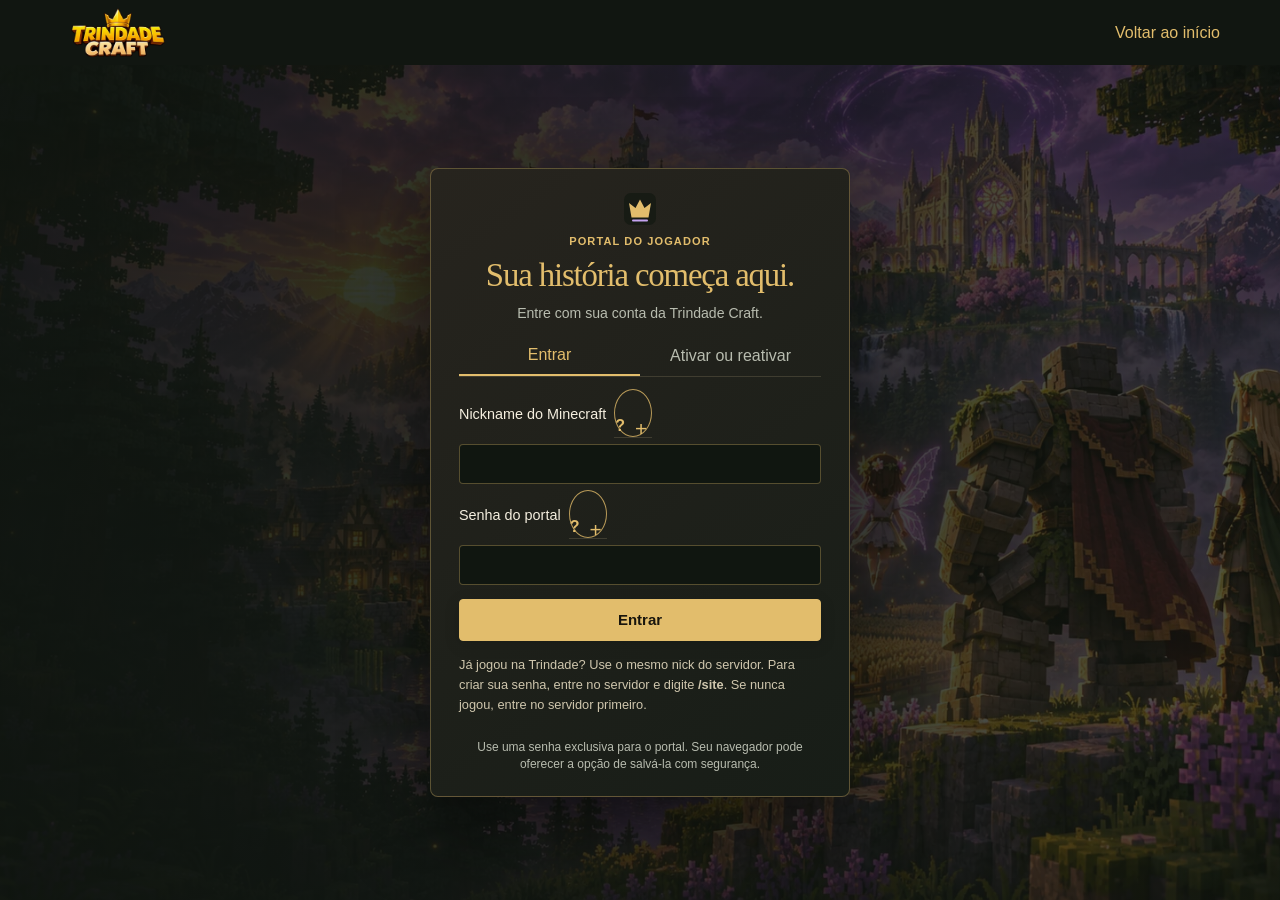
==== conta.html @ 9896c868 "Redesign player portal and clarify account onboarding" ====
<!doctype html><html lang="pt-BR"><head><meta charset="utf-8"><meta name="viewport" content="width=device-width,initial-scale=1"><meta name="referrer" content="no-referrer"><meta http-equiv="Content-Security-Policy" content="default-src 'none'; script-src 'self'; style-src 'self'; img-src 'self'; connect-src https://api.trindadecraft.com.br:25585; base-uri 'none'; form-action 'none'; object-src 'none'"><title>Conta | Trindade Craft</title><link rel="icon" href="assets/coroa.svg"><link rel="stylesheet" href="site.css"><link rel="stylesheet" href="conta.css?v=perfil-2"><script src="conta.js?v=perfil-20261127-1" defer></script></head><body><header class="account-header wrap"><a href="index.html"><img src="assets/logo-trindade.webp" width="152" alt="Trindade Craft"></a><a href="index.html">Voltar ao início</a></header><main class="account-main"><section class="account-card" aria-labelledby="account-title"><img class="account-crown" src="assets/coroa.svg" alt=""><p class="eyebrow">Portal do jogador</p><h1 id="account-title">Sua história começa aqui.</h1><p>Entre com sua conta da Trindade Craft.</p><div id="account-forms" hidden><div class="account-tabs"><button type="button" id="show-login" aria-pressed="true">Entrar</button><button type="button" id="show-activate" aria-pressed="false">Ativar ou reativar</button></div><form id="login"><div class="field-label"><label for="nick">Nickname do Minecraft</label><details class="field-help"><summary aria-label="Ajuda sobre nickname">?</summary><p>Use o nick cadastrado dentro do servidor. Se você nunca entrou na Trindade Craft, o site ainda não conhece sua conta.</p></details></div><input id="nick" autocomplete="username" maxlength="64" required><div class="field-label"><label for="password">Senha do portal</label><details class="field-help"><summary aria-label="Ajuda sobre senha">?</summary><p>Use a senha que você criou dentro do servidor com o comando /site.</p></details></div><input id="password" type="password" autocomplete="current-password" maxlength="128" required><button class="button" type="submit">Entrar</button><p class="login-guide">Já jogou na Trindade? Use o mesmo nick do servidor. Para criar sua senha, entre no servidor e digite <strong>/site</strong>. Se nunca jogou, entre no servidor primeiro.</p></form><form id="activate" hidden><p>Entre no servidor da Trindade Craft e digite /site no chat. Crie sua senha, se ainda não tiver uma, e escolha a opção de gerar PIN. Volte aqui e informe seu nick, sua senha e o código de quatro números. O PIN vale por 5 minutos.</p><label for="activation-nick">Nickname do Minecraft</label><input id="activation-nick" autocomplete="username" maxlength="64" required><label for="activation-pin">PIN de quatro dígitos</label><input id="activation-pin" inputmode="numeric" autocomplete="one-time-code" pattern="[0-9]{4}" minlength="4" maxlength="4" required><label for="activation-password">Senha do portal</label><input id="activation-password" type="password" autocomplete="current-password" minlength="12" maxlength="128" required><button class="button" type="submit">Confirmar PIN</button></form></div><noscript><p>Ative o JavaScript para acessar o portal.</p></noscript><section id="signed-in" hidden><h2>Seu diário de aventuras</h2><p id="identity"></p><p class="portal-verified">Conta autenticada pelo servidor</p><nav id="portal-nav" aria-label="Áreas do portal"></nav><section id="portal-view" aria-live="polite"></section><button id="logout" class="button button-ghost" type="button">Encerrar sessão</button></section><p id="account-status" role="status" aria-live="polite"></p><p class="account-note">Use uma senha exclusiva para o portal. Seu navegador pode oferecer a opção de salvá-la com segurança.</p><div id="portal-loading" hidden role="status" aria-label="Carregando"><span class="portal-spinner"></span></div></section></main></body></html>
---- site.css ----
:root{--bg:#111611;--bg-deep:#0c100d;--surface:#1a211a;--surface-2:#20261e;--ink:#f5efdf;--muted:#b8bcaf;--gold:#e2bd6c;--gold-light:#f5d992;--purple:#c4a3f0;--line:rgba(218,199,153,.17);--wood:#261f19;--display:Georgia,'Times New Roman',serif;--body:'Segoe UI',Arial,sans-serif;--radius:8px;--wrap:1160px}
*{box-sizing:border-box}html{scroll-behavior:smooth;scroll-padding-top:100px}body{margin:0;background:var(--bg);color:var(--ink);font:400 1rem/1.7 var(--body);overflow-wrap:break-word}button,a,input{touch-action:manipulation}button,a{ -webkit-tap-highlight-color:transparent}a{color:inherit;text-decoration:none}button{font:inherit;color:inherit;cursor:pointer}button:disabled{cursor:default}img{max-width:100%;display:block}svg{width:24px;height:24px;fill:none;stroke:currentColor;stroke-width:1.6;stroke-linecap:round;stroke-linejoin:round;flex-shrink:0}button svg,a svg{width:19px;height:19px}[hidden]{display:none!important}::selection{background:#6d427d;color:#fff}a:focus-visible,button:focus-visible,summary:focus-visible,[tabindex]:focus-visible{outline:3px solid var(--purple);outline-offset:6px}.svg-library{position:absolute;width:0;height:0;overflow:hidden}.wrap{width:min(var(--wrap),calc(100% - 80px));margin-inline:auto}.section{padding-block:112px}h1,h2,h3,p{margin-top:0}h1,h2,h3{font-family:var(--display);font-weight:400;line-height:1.12;letter-spacing:-.035em}h2{font-size:clamp(2.4rem,4.1vw,3.7rem);margin-bottom:24px}h3{font-size:1.75rem}h2 em,h1 em{font-weight:400;font-style:italic;color:var(--gold)}p{color:var(--muted);margin-bottom:24px}p:last-child{margin-bottom:0}.eyebrow{font-family:var(--body);font-size:.875rem;line-height:1.5;font-weight:600;letter-spacing:.16em;text-transform:uppercase;color:var(--gold);margin-bottom:20px}.skip-link{position:fixed;z-index:100;top:8px;left:12px;background:var(--ink);color:var(--bg);padding:12px;transform:translateY(-200%)}.skip-link:focus{transform:none}.button{display:inline-flex;align-items:center;justify-content:center;gap:10px;min-height:50px;padding:13px 24px;background:var(--gold);border:1px solid var(--gold);border-radius:4px;color:#18150d;font-size:.9375rem;font-weight:700;line-height:1.35;box-shadow:0 4px 16px #0002;transition:background .2s,transform .2s,border-color .2s}.button:hover{background:var(--gold-light);border-color:var(--gold-light);transform:translateY(-2px)}.button-ghost{background:#17201866;color:var(--ink);border-color:#e2bd6c66;box-shadow:none}.button-ghost:hover{background:#e2bd6c12;border-color:var(--gold)}.button-small{min-height:43px;padding:10px 18px;font-size:.875rem}.button-row{display:flex;flex-wrap:wrap;gap:14px}.text-link{display:inline-block;padding:5px 0;background:none;border:0;border-bottom:1px solid #e2bd6c5e;color:var(--gold);font-size:.9375rem;font-weight:600;line-height:1.7;transition:color .2s,border-color .2s}.text-link:hover{color:var(--gold-light);border-color:var(--gold)}
/* A narrow timber-toned header keeps the artwork in focus. */
.site-header{height:86px;position:sticky;top:0;z-index:30;background:linear-gradient(#1a1813f5,#171710f5);border-bottom:1px solid #d7b76b30;backdrop-filter:blur(12px)}.header-inner{height:100%;display:flex;align-items:center;justify-content:space-between;gap:32px}.brand{display:block;width:152px;flex-shrink:0}.brand img{width:100%;height:auto}.site-header nav{display:flex;align-items:center;gap:28px}.site-header nav>a:not(.button){font-size:.875rem;font-weight:500;color:#d6d8c9;transition:color .2s}.site-header nav>a:hover{color:var(--gold-light)}.menu-toggle{display:none;background:none;border:1px solid var(--line);padding:11px;border-radius:4px;min-width:46px;min-height:46px}
.hero{position:relative;min-height:700px;height:calc(100svh - 86px);max-height:960px;display:flex;align-items:center;isolation:isolate;overflow:hidden;background:#182018}.hero-image{position:absolute;z-index:-3;inset:0;width:100%;height:100%;object-fit:cover;object-position:56% 52%}.hero-shade{position:absolute;inset:0;z-index:-2;background:linear-gradient(90deg,#0c140df2 0%,#111a12c9 26%,#15201564 51%,#17211509 80%),linear-gradient(0deg,#111611ec 0%,#11161100 27%,#11161115 73%,#11161145 100%)}.hero-content{padding-block:80px 105px}.hero .eyebrow{color:var(--gold-light);font-size:.8125rem;letter-spacing:.14em}.ornament{font-size:1.25rem;margin-right:9px;vertical-align:middle}.hero h1{font-size:clamp(4.5rem,7.8vw,7.4rem);line-height:.99;margin-bottom:30px;letter-spacing:-.055em;text-shadow:0 3px 40px #0005}.hero-copy{font-size:1.1rem;line-height:1.8;max-width:440px;color:#dedfd1;margin-bottom:34px}.hero-platforms{display:flex;align-items:center;gap:10px;font-size:.875rem;margin-top:30px;color:#c8cbbd}.hero-platforms svg{width:17px;height:17px;color:var(--gold)}.hero-platforms span{color:#929c89}.platform-divider{height:14px;width:1px;background:#ffffff32;margin-inline:5px}.hero-caption{position:absolute;right:30px;bottom:23px;font-size:.8125rem;color:#dedecd;text-shadow:0 2px 5px #000;background:#0c130f66;padding:3px 9px}.motes{position:absolute;inset:0;z-index:-1;pointer-events:none}.motes i{position:absolute;bottom:20%;left:12%;width:3px;height:3px;border-radius:50%;background:#f7d483;box-shadow:0 0 14px 5px #e3bc651c;animation:drift 10s infinite ease-in-out;opacity:0}.motes i:nth-child(2){left:40%;bottom:13%;animation-delay:2s}.motes i:nth-child(3){left:72%;bottom:24%;animation-delay:5s;background:var(--purple)}.motes i:nth-child(4){left:83%;bottom:15%;animation-delay:7s}.motes i:nth-child(5){left:26%;bottom:42%;animation-delay:4s}@keyframes drift{0%,100%{transform:translate(0,0);opacity:0}25%{opacity:.8}70%{opacity:.3}95%{transform:translate(30px,-150px);opacity:0}}
.kingdom-ribbon{border-block:1px solid var(--line);background:repeating-linear-gradient(1deg,#ffffff01 0px,#ffffff01 1px,transparent 1px,transparent 10px),#1b1c15}.kingdom-ribbon>.wrap{display:flex;justify-content:space-around;gap:30px;padding-block:25px}.kingdom-ribbon span{display:flex;align-items:center;gap:13px;color:#d4d2be;font-size:.9375rem}.kingdom-ribbon svg{color:var(--gold);width:21px;height:21px}
.section-heading{margin-bottom:48px}.split-heading{display:grid;grid-template-columns:1.2fr 1fr;align-items:end;gap:80px}.split-heading h2{margin-bottom:0}.split-heading>p{max-width:435px;margin:0 0 4px;font-size:1rem}.centered{text-align:center;max-width:670px;margin-inline:auto}.centered>p:last-child{max-width:560px;margin-inline:auto}.stories-grid{display:grid;grid-template-columns:repeat(3,minmax(0,1fr));gap:28px}.story-card{border:1px solid var(--line);background:linear-gradient(135deg,#20261c,#171e17);border-radius:var(--radius);overflow:hidden;transition:transform .25s,border-color .25s}.story-card:hover{transform:translateY(-5px);border-color:#e2bd6c69}.story-art{aspect-ratio:1.48;background-image:linear-gradient(0deg,#15201635,transparent 40%),url('assets/historias-trindade.webp');background-size:100% 100%,300% auto;background-repeat:no-repeat;background-color:#222d21;border-bottom:1px solid var(--line)}.art-family{background-position:center,0% 12%}.art-faith{background-position:center,50% 12%}.art-magic{background-position:center,100% 12%}.art-council{background-position:center,0% 88%}.art-clans{background-position:center,50% 88%}.art-world{background-position:center,100% 88%}.story-body{padding:27px 27px 29px}.story-category{display:flex;gap:9px;align-items:center;font-size:.875rem;color:var(--gold);margin-bottom:18px}.story-category svg{width:17px;height:17px}.story-card h3{font-size:1.85rem;margin-bottom:16px;line-height:1.15;letter-spacing:-.025em}.story-card p{font-size:1rem;line-height:1.8;min-height:108px;margin-bottom:18px}.detail-chip{display:block;color:#c7c3ac;font-size:.875rem;border-top:1px solid var(--line);padding-top:14px}.story-body .text-link{margin-top:2px}
.peoples-section{position:relative;background:radial-gradient(ellipse at 80% 50%,#3a214138,transparent 58%),#171b16;border-block:1px solid var(--line)}.peoples-layout{display:grid;grid-template-columns:1fr 1fr;gap:100px;align-items:center}.peoples-intro>p:not(.eyebrow){max-width:420px}.people-tabs{display:flex;gap:8px;flex-wrap:wrap;margin-top:34px}.people-tabs button{border:1px solid var(--line);border-radius:4px;background:#111611;padding:12px 24px;font-size:.9375rem;color:var(--muted);transition:background .2s,border-color .2s}.people-tabs button[aria-selected=true]{background:#352742;border-color:#be97dc88;color:#eee3fa}.people-tabs button:hover{border-color:var(--purple)}.people-panel{position:relative;border:1px solid #c4a3f03b;background:linear-gradient(140deg,#2b2633,#1a201d);border-radius:8px;padding:48px;overflow:hidden;min-height:470px}.people-panel:before{content:'';position:absolute;inset:10px;border:1px solid #c4a3f011;border-radius:4px;pointer-events:none}.people-panel .eyebrow{color:var(--purple);font-size:.8125rem;max-width:85%}.people-panel h3{font-size:2.4rem;max-width:360px;margin-bottom:22px}.people-panel p{position:relative}.people-glyph{position:absolute;right:25px;top:20px;font:6rem/1 var(--display);color:#c4a3f026;pointer-events:none}.ability-list{padding:0;list-style:none;display:grid;gap:9px;margin:0 0 28px;font-size:1rem;color:#e0d9e7}.ability-list li{display:flex;gap:10px;align-items:baseline}.ability-list li:before{content:'✦';font-size:.75rem;color:var(--purple)}.activity-grid{display:grid;grid-template-columns:repeat(4,minmax(0,1fr));gap:35px;text-align:center}.activity-grid article{padding:20px 10px}.activity-grid svg{width:36px;height:36px;color:var(--gold);margin-bottom:24px}.activity-grid h3{font-size:1.5rem;letter-spacing:-.02em;margin-bottom:14px}.activity-grid p{font-size:1rem;line-height:1.8}.founder-band{position:relative;border-block:1px solid var(--line);background:repeating-linear-gradient(3deg,#ffdb7b02 0px,#ffdb7b02 2px,transparent 2px,transparent 15px),linear-gradient(110deg,#251e18,#1d2118);padding-block:70px}.founder-layout{display:grid;grid-template-columns:165px 1fr;gap:65px;align-items:center;max-width:1000px}.founder-monogram{height:165px;position:relative;border:1px solid #d3b66f62;border-radius:50%;display:flex;align-items:center;justify-content:center;background:linear-gradient(145deg,#392a22,#171b14);box-shadow:inset 0 0 0 10px #11161160,0 0 55px #e2bd6c08;font:5.8rem/1 var(--display);color:var(--gold);font-style:italic}.founder-monogram span{position:absolute;bottom:-7px;right:8px;font-size:2.2rem;color:var(--purple)}.founder-band h2{font-size:2.6rem;line-height:1.2;margin-bottom:20px}.founder-band .eyebrow{font-size:.8125rem}.founder-band p{max-width:700px}.horizon-grid{display:grid;grid-template-columns:repeat(3,minmax(0,1fr));gap:28px}.horizon-grid article{padding:30px;border-top:1px solid #bc9bda55;background:linear-gradient(180deg,#231e2b50,transparent)}.development-label{display:block;color:#baa6d5;font-size:.8125rem;letter-spacing:.06em;margin-bottom:18px}.horizon-grid h3{font-size:1.7rem;margin-bottom:16px}.horizon-grid p{font-size:1rem}.updates-section{background:#171d17;border-block:1px solid var(--line)}.update-filters{display:flex;gap:10px;flex-wrap:wrap;margin-bottom:30px}.filter{padding:10px 22px;min-height:44px;border:1px solid var(--line);border-radius:4px;color:var(--muted);background:none;font-size:.9375rem}.filter:hover{border-color:#d8bd75aa}.filter.active{background:#e2bd6c17;border-color:#e2bd6c83;color:var(--gold-light)}.updates-empty{display:flex;align-items:center;gap:28px;background:#10161177;border:1px dashed #d1ba823b;border-radius:6px;padding:38px 40px}.updates-empty>svg{width:42px;height:42px;color:#ad9a6f}.updates-empty h3{font-size:1.65rem;margin-bottom:12px}.updates-empty p{font-size:1rem;max-width:700px}.update-entry{border-top:1px solid var(--line);padding:30px 0;display:grid;grid-template-columns:150px 1fr;gap:40px}.update-entry time{font-size:.875rem;color:var(--muted)}.update-entry h3{font-size:1.8rem;margin-block:7px 16px}.update-entry .detail-chip{border:0;padding:0;color:var(--gold)}.update-entry ul{color:var(--muted);padding-left:20px}
.community-layout{display:grid;grid-template-columns:1.25fr 1fr;gap:32px;align-items:start}.rules-panel{border:1px solid var(--line);border-radius:8px;padding:38px;background:#1a2119}.panel-kicker{display:flex;gap:12px;align-items:center;font-size:.875rem;color:var(--gold);margin-bottom:32px}.rules-list{margin:0;padding:0;list-style:none;display:grid;gap:26px}.rules-list li{display:grid;grid-template-columns:7px 1fr;column-gap:16px}.rules-list li:before{content:'';width:5px;height:5px;transform:rotate(45deg);background:var(--gold);margin-top:12px}.rules-list strong{color:#ede6d2;font-size:1rem;font-weight:600}.rules-list span{grid-column:2;color:var(--muted);font-size:1rem;margin-top:4px}.small-note{font-size:.875rem;line-height:1.7;color:#a6ac9c}.rules-panel>.small-note{border-top:1px solid var(--line);padding-top:24px;margin-top:30px}.moderation-panel{padding:40px;border:1px solid #c3a2ed36;border-radius:8px;background:radial-gradient(ellipse at top right,#77548319,transparent 65%),#1b211b}.moderation-emblem{display:flex;align-items:center;justify-content:center;width:78px;height:85px;margin-bottom:25px;border:1px solid #e2bd6c55;background:#d3b66f07;clip-path:polygon(0 0,100% 0,100% 75%,50% 100%,0 75%)}.moderation-emblem svg{width:37px;height:37px;color:var(--gold)}.moderation-panel h3{font-size:2rem;margin-bottom:23px}.moderation-panel .eyebrow{font-size:.8125rem}.moderation-panel p{font-size:1rem}.moderation-principles{display:grid;gap:12px;padding-block:4px 27px;margin-bottom:24px;border-bottom:1px solid var(--line)}.moderation-principles span{display:flex;gap:10px;font-size:1rem;color:#d1c9dc}.moderation-principles span:before{content:'✦';font-size:.75rem;color:var(--purple);padding-top:3px}.help-section{padding-top:0}.help-grid{display:grid;grid-template-columns:repeat(3,minmax(0,1fr));gap:32px}.help-grid article{border-top:1px solid var(--line);padding:30px 0}.help-grid>article>svg{color:var(--gold);width:28px;height:28px;margin-bottom:22px}.help-grid h3{font-size:1.6rem;margin-bottom:15px}.help-grid p{font-size:1rem;min-height:80px;margin-bottom:18px}.faq-section{display:grid;grid-template-columns:1fr 1.25fr;gap:90px;padding-top:0}.faq-intro{padding-top:16px}.faq-intro h2{font-size:3rem}.faq-list{border-top:1px solid var(--line)}details{border-bottom:1px solid var(--line)}summary{list-style:none;cursor:pointer;position:relative;padding:23px 36px 23px 0;color:#dedfd0;font-size:1rem;line-height:1.6;font-weight:500}summary::-webkit-details-marker{display:none}summary:after{content:'+';position:absolute;right:4px;top:22px;color:var(--gold);font-size:1.3rem;font-weight:300}details[open] summary:after{content:'−'}details[open] summary{color:var(--gold-light)}details>div{padding-bottom:24px}details p{font-size:1rem;line-height:1.85;margin-bottom:14px}details strong{font-weight:500;color:#e0dbca;overflow-wrap:anywhere}
.join-section{position:relative;overflow:hidden;border-top:1px solid #e2bd6c2b;background:radial-gradient(ellipse at 50% 30%,#40311d48,transparent 60%),repeating-linear-gradient(2deg,#d0ad5a03 0px,#d0ad5a03 1px,transparent 1px,transparent 16px),#191b13}.join-section>.wrap{position:relative;max-width:970px}.join-tabs{display:flex;width:fit-content;max-width:100%;margin:0 auto 30px;padding:5px;border:1px solid var(--line);border-radius:6px;background:#101611}.join-tabs button{display:flex;align-items:center;justify-content:center;gap:10px;min-height:48px;padding:12px 28px;background:none;border:1px solid transparent;border-radius:4px;color:var(--muted);font-size:.9375rem}.join-tabs button[aria-selected=true]{background:#e2bd6c19;border-color:#e2bd6c50;color:var(--gold-light)}.join-tabs svg{width:19px;height:19px}.join-panel{display:grid;grid-template-columns:1.35fr 1fr;border:1px solid var(--line);background:#111710aa;border-radius:8px;overflow:hidden}.join-address{padding:38px;border-right:1px solid var(--line);display:flex;flex-direction:column;align-items:flex-start}.join-address .eyebrow{font-size:.8125rem;margin-bottom:16px}.join-address code{font-family:var(--body);font-size:1.35rem;color:#f8edcf;letter-spacing:-.03em;line-height:1.55;overflow-wrap:anywhere;margin-bottom:24px}.join-address .button{font-size:.875rem}.join-steps{margin:0;padding:38px 36px 38px 54px;display:grid;gap:20px;align-content:center;color:var(--muted);font-size:1rem;list-style-type:decimal}.join-steps li{padding-left:5px}.join-steps li::marker{color:var(--gold)}.join-steps strong{color:#e6dfca;font-weight:500}.port-chip{display:block;color:#bac0ae;font-size:.9375rem;margin-top:-12px;margin-bottom:24px}.port-chip strong{color:var(--gold);font-weight:500;margin-left:8px}.bedrock-links{display:flex;flex-wrap:wrap;gap:13px;margin-top:24px}.bedrock-links a{font-size:.875rem;color:var(--gold);text-decoration:underline;text-underline-offset:4px}.bedrock-links a:hover{color:var(--gold-light)}.join-address .small-note{margin-top:18px;font-size:.875rem}.site-footer{background:var(--bg-deep);border-top:1px solid var(--line);padding-block:50px 28px}.footer-main{display:flex;align-items:center;gap:45px;padding-bottom:36px}.footer-brand{width:146px}.footer-main>p{font-size:.875rem;line-height:1.7;margin:0;color:#b1b3a4}.footer-main nav{margin-left:auto;display:flex;flex-wrap:wrap;gap:23px;font-size:.875rem;color:#c3c5b5}.footer-main nav a:hover{color:var(--gold)}.footer-bottom{border-top:1px solid #d7c59315;padding-top:24px}.footer-bottom p{font-size:.8125rem;line-height:1.8;color:#969f8f;margin-bottom:8px}.toast{position:fixed;bottom:26px;left:50%;transform:translateX(-50%);max-width:calc(100% - 32px);width:max-content;z-index:80;background:#eee5d1;color:#1a2018;border:1px solid #e2bd6c;padding:13px 23px;box-shadow:0 8px 35px #0005;border-radius:5px;font-size:.9375rem;text-align:center}.no-script{padding:18px;text-align:center;background:#332836;color:#f0e4f5;font-size:.9375rem}
@media(min-width:1600px){.hero-image{object-position:center 48%}.hero-shade{background:linear-gradient(90deg,#0c140df2 0%,#111a12d6 24%,#15201535 62%,#17211500 83%),linear-gradient(0deg,#111611ef,transparent 28%)}}
@media(max-width:1100px){.site-header nav{gap:18px}.wrap{width:calc(100% - 56px)}.hero h1{font-size:6.2rem}.hero-copy{max-width:395px}.hero-shade{background:linear-gradient(90deg,#0c140df7,#111a12b9 38%,#15201525 83%),linear-gradient(0deg,#111611ed,transparent 33%)}.stories-grid{gap:20px}.story-body{padding:23px}.story-card h3{font-size:1.65rem}.story-card p{min-height:135px}.split-heading{gap:50px}.peoples-layout{gap:55px}.people-panel{padding:36px}.community-layout{gap:24px}.rules-panel,.moderation-panel{padding:30px}.faq-section{gap:50px}.join-address{padding:30px}.join-address code{font-size:1.22rem}.footer-main{gap:25px}.footer-main nav{gap:16px}}
@media(max-width:900px){html{scroll-padding-top:88px}.site-header{height:76px}.brand{width:136px}.menu-toggle{display:flex;align-items:center;justify-content:center}.site-header nav{display:none;position:absolute;left:0;right:0;top:75px;padding:22px 28px 28px;background:#171e16fa;border-bottom:1px solid var(--line);box-shadow:0 15px 30px #0005;align-items:stretch;gap:0}.site-header nav.open{display:flex;flex-direction:column}.site-header nav>a:not(.button){padding:15px 0;font-size:1rem}.site-header nav .button{margin-top:15px;align-self:flex-start}.hero{min-height:700px;max-height:880px;height:calc(95svh - 76px)}.hero-image{object-position:63% center}.hero h1{font-size:5.9rem}.hero-copy{font-size:1.05rem}.hero .eyebrow{max-width:380px}.hero-caption{right:18px;bottom:18px;font-size:.75rem}.section{padding-block:85px}.split-heading{gap:30px}.stories-grid{grid-template-columns:repeat(2,minmax(0,1fr));gap:24px}.story-card p{min-height:100px}.story-art{aspect-ratio:1.5}.story-card h3{font-size:1.8rem}.peoples-layout{gap:35px}.people-panel{padding:32px;min-height:480px}.people-panel h3{font-size:2.05rem}.activity-grid{gap:16px}.activity-grid h3{font-size:1.35rem}.founder-layout{grid-template-columns:130px 1fr;gap:35px}.founder-monogram{height:130px;font-size:4.8rem}.founder-band h2{font-size:2.2rem}.horizon-grid{gap:15px}.horizon-grid article{padding:24px}.horizon-grid h3{font-size:1.5rem}.community-layout{grid-template-columns:1fr 1fr;gap:20px}.moderation-panel h3{font-size:1.8rem}.rules-panel,.moderation-panel{padding:26px}.faq-section{grid-template-columns:1fr 1.25fr;gap:35px}.faq-intro h2{font-size:2.5rem}.help-section,.faq-section{padding-top:0}.help-grid{gap:22px}.help-grid p{min-height:106px}.join-panel{grid-template-columns:1.25fr 1fr}.join-address,.join-steps{padding:28px}.join-steps{padding-left:43px}.join-address code{font-size:1.15rem}.join-address .button-row{gap:10px}.join-address .button{padding:11px 17px}.footer-main{flex-wrap:wrap}.footer-main nav{flex-basis:100%;margin-left:0;gap:27px}}
@media(max-width:650px){.wrap{width:calc(100% - 36px)}.section{padding-block:68px}.site-header{height:72px}.site-header nav{top:71px}.hero{height:auto;min-height:780px;align-items:flex-end}.hero-image{object-position:66% top;height:76%}.hero-shade{background:linear-gradient(0deg,#111611 0%,#111611ee 19%,#111611ad 40%,#1116112e 71%,#1116110d 100%),linear-gradient(90deg,#11161175,transparent 90%)}.hero-content{padding-block:300px 60px}.hero .eyebrow{font-size:.75rem;letter-spacing:.12em;margin-bottom:18px;max-width:100%}.hero h1{font-size:clamp(3.8rem,13vw,5.4rem);line-height:1.02;margin-bottom:23px}.hero-copy{font-size:1rem;line-height:1.85;max-width:410px;margin-bottom:27px}.hero .button-row{gap:12px}.hero .button{padding:13px 19px;min-height:49px;font-size:.875rem}.hero-platforms{font-size:.8125rem;gap:9px;margin-top:25px;flex-wrap:wrap}.hero-caption{position:absolute;right:12px;top:14px;bottom:auto;font-size:.75rem;max-width:230px;text-align:right;background:#10161077}.kingdom-ribbon>.wrap{gap:14px;padding-block:20px;justify-content:space-between}.kingdom-ribbon span{font-size:.75rem;line-height:1.5;gap:6px;flex:1;justify-content:center;text-align:center}.kingdom-ribbon svg{width:17px;height:17px}.kingdom-ribbon span:nth-child(3){display:none}.section-heading{margin-bottom:33px}.split-heading{display:block}.split-heading>p{margin-top:23px;max-width:100%}h2{font-size:2.6rem;line-height:1.13}.eyebrow{font-size:.8125rem;letter-spacing:.12em;margin-bottom:15px}.stories-grid{gap:20px;grid-template-columns:1fr}.story-art{aspect-ratio:1.65}.story-body{padding:25px}.story-card h3{font-size:2rem}.story-card p{min-height:0;font-size:1rem}.story-category{font-size:.875rem}.detail-chip,.text-link{font-size:.9375rem}.peoples-layout{grid-template-columns:1fr;gap:30px}.peoples-intro>p:not(.eyebrow){max-width:100%}.people-tabs{margin-top:25px}.people-tabs button{flex:1;padding:12px 18px}.people-panel{min-height:0;padding:32px 28px}.people-panel h3{font-size:2.2rem}.activity-grid{grid-template-columns:repeat(2,minmax(0,1fr));gap:20px}.activity-grid article{padding:12px 4px}.activity-grid h3{font-size:1.45rem}.activity-grid p{font-size:1rem}.activity-grid svg{margin-bottom:18px;width:31px;height:31px}.founder-layout{grid-template-columns:1fr;gap:27px}.founder-monogram{width:96px;height:96px;font-size:3.8rem;margin-left:5px}.founder-monogram span{font-size:1.8rem;right:0}.founder-band{padding-block:50px}.founder-band h2{font-size:2.1rem}.horizon-grid{grid-template-columns:1fr;gap:14px}.horizon-grid article{padding:25px}.horizon-grid h3{font-size:1.65rem}.horizon-grid p{font-size:1rem}.update-filters{gap:8px;margin-bottom:22px}.filter{padding:9px 15px;font-size:.875rem}.updates-empty{padding:28px;gap:20px;display:block}.updates-empty>svg{margin-bottom:20px}.updates-empty h3{font-size:1.65rem}.update-entry{grid-template-columns:1fr;gap:10px}.update-entry h3{font-size:1.75rem}.community-layout{grid-template-columns:1fr}.rules-panel,.moderation-panel{padding:28px}.moderation-panel h3{font-size:2rem}.rules-list{gap:23px}.help-section,.faq-section{padding-top:0}.help-grid{grid-template-columns:1fr;gap:0}.help-grid article{padding-block:26px}.help-grid>article>svg{margin-bottom:15px}.help-grid h3{font-size:1.8rem}.help-grid p{min-height:0;font-size:1rem}.faq-section{grid-template-columns:1fr;gap:30px}.faq-intro{padding:0}.faq-intro h2{font-size:2.6rem}.faq-list summary{font-size:1rem;padding-block:21px}.faq-list details p{font-size:1rem}.join-tabs{width:100%;padding:4px;margin-bottom:22px}.join-tabs button{flex:1;font-size:.875rem;gap:8px;padding:12px 10px}.join-tabs svg{width:17px;height:17px}.join-panel{grid-template-columns:1fr}.join-address{padding:29px 25px;border-right:0;border-bottom:1px solid var(--line)}.join-address code{font-size:1.15rem}.join-steps{padding:27px 27px 28px 45px}.join-address>.button{width:100%}.join-address .button-row{width:100%}.join-address .button-row .button{flex-grow:1}.bedrock-links{gap:15px}.site-footer{padding-top:37px}.footer-main{gap:20px;padding-bottom:30px}.footer-brand{width:125px}.footer-main>p{font-size:.8125rem}.footer-main nav{gap:16px 23px;font-size:.875rem}.footer-bottom p{font-size:.8125rem}.toast{bottom:18px;font-size:.9375rem}}
@media(max-width:360px){.hero .button-row{flex-direction:column;align-items:stretch}.hero h1{font-size:3.7rem}.hero-platforms{gap:7px}.join-tabs button{font-size:.875rem}.join-address code{font-size:1.05rem}}
@media(prefers-reduced-motion:reduce){html{scroll-behavior:auto}*,*:before,*:after{animation:none!important;transition:none!important}.motes{display:none}}
---- conta.css ----
.account-header{display:flex;align-items:center;justify-content:space-between;gap:16px;padding-block:18px;color:var(--gold)}.account-main{min-height:calc(100vh - 100px);display:grid;place-items:center;padding:32px 16px;background:linear-gradient(90deg,#101610e8,#101610b8),url('assets/reino-trindade.webp') center/cover}.account-card{width:min(100%,520px);padding:clamp(22px,5vw,44px);background:linear-gradient(145deg,#27241e,#171d17);border:1px solid #e2bd6c55;border-radius:8px;box-shadow:0 24px 80px #0008}.account-crown{width:44px;margin:0 auto 18px}.account-card h1{font-size:clamp(2rem,5vw,3rem);color:var(--gold)}.account-card h2{font-size:1.8rem}.account-tabs{display:flex;border-bottom:1px solid var(--line);margin-bottom:22px}.account-tabs button{flex:1;background:none;border:0;padding:12px;color:var(--muted)}.account-tabs button[aria-pressed=true]{color:var(--gold);border-bottom:2px solid var(--gold)}.account-card form{display:grid;gap:10px}.account-card input{width:100%;min-height:46px;background:#101610;color:var(--ink);border:1px solid #e2bd6c55;border-radius:4px;padding:10px;font:inherit}.account-card input:focus{outline:2px solid var(--purple)}.account-card form .button{margin-top:12px}.account-note{font-size:.82rem;margin-top:20px}.account-card #account-status{margin-top:16px;color:var(--gold-light)}.account-card button:disabled{opacity:.55}.account-card label{font-size:.9rem;color:var(--ink)}
/* Compact, viewport-aware account layout; short screens retain natural scrolling. */
body:has(.account-main){min-height:100vh;min-height:100dvh;display:flex;flex-direction:column}.account-header{flex:none;padding-block:8px;min-height:60px}.account-header img{width:116px;height:auto}.account-main{flex:1;min-height:0;padding:16px;display:flex;align-items:center;justify-content:center}.account-card{width:min(100%,420px);padding:24px 28px;line-height:1.4}.account-crown{width:32px;margin:0 auto 8px}.account-card .eyebrow{font-size:.69rem;letter-spacing:.1em;margin-bottom:8px;text-align:center}.account-card h1{font-size:clamp(1.65rem,3vw,2.05rem);margin:0 0 10px;text-align:center;line-height:1.12}.account-card p{font-size:.88rem;margin-bottom:12px}.account-card>p:not(.eyebrow){text-align:center}.account-tabs{margin-bottom:12px}.account-tabs button{padding:8px}.account-card form{gap:6px}.account-card input{min-height:40px;padding:7px 10px}.account-card form .button{min-height:42px;padding:9px 16px;margin-top:8px}.account-card .account-note{font-size:.75rem;margin:12px 0 0}.account-card #account-status{margin:8px 0 0}.account-card #account-status:empty{display:none}.account-card h2{margin-bottom:10px}.account-card #activate p{margin-bottom:4px}.account-card #activate label{font-size:.82rem}@media(max-height:760px){.account-header{min-height:48px;padding-block:4px}.account-header img{width:96px}.account-main{padding:10px 16px}.account-card{padding:16px 24px}.account-crown{width:26px;margin-bottom:5px}.account-card h1{font-size:1.65rem}.account-card p{margin-bottom:8px}.account-tabs{margin-bottom:8px}.account-card input{min-height:36px}.account-card form .button{min-height:38px}.account-card .account-note{margin-top:8px}}@media(max-width:480px){.account-header{width:calc(100% - 32px);font-size:.85rem}.account-card{padding:18px}.account-main{padding:12px}.account-card input{font-size:16px}}
.account-card:has(#signed-in:not([hidden])){width:min(100%,900px)}#portal-nav{display:flex;flex-wrap:wrap;gap:8px;margin:18px 0}#portal-nav button{background:#151b15;border:1px solid #e2bd6c55;color:var(--ink);padding:10px;border-radius:4px;font:inherit}#portal-nav button[aria-pressed=true]{border-color:var(--gold);color:var(--gold)}#portal-view{padding:20px;border:1px solid #e2bd6c55;background:#10161080;margin-bottom:20px;overflow-wrap:anywhere}#portal-view h3{color:var(--gold);margin-bottom:12px}.portal-verified{color:#b5d6a2} [hidden]{display:none!important}

.inventory-grid{display:grid;grid-template-columns:repeat(auto-fit,minmax(80px,1fr));gap:5px;margin:12px 0}.inventory-slot{min-height:54px;padding:8px;border:1px solid #8b7445;background:#211c17;color:#ead9ae;font-size:.8rem;overflow-wrap:anywhere;display:grid;place-items:center;text-align:center}

.field-label{display:flex;align-items:center;gap:8px}.field-help{position:relative}.field-help summary{list-style:none;cursor:pointer;border:1px solid #b89a58;border-radius:50%;width:21px;height:21px;text-align:center;color:var(--gold);font-weight:bold}.field-help summary::-webkit-details-marker{display:none}.field-help p{display:none;position:absolute;z-index:5;left:0;top:24px;width:min(240px,65vw);padding:12px;background:#20251e;border:1px solid #b89a58;border-radius:6px;box-shadow:0 8px 25px #0009}.field-help[open] p,.field-help:hover p,.field-help:focus-within p{display:block}.login-guide{font-size:.8rem!important;color:#cfc6ad;line-height:1.55;margin-top:8px}.portal-authenticated .account-card>h1,.portal-authenticated .account-card>.account-crown,.portal-authenticated .account-card>.eyebrow,.portal-authenticated .account-card>p:not(#account-status){display:none}.portal-authenticated .account-card{width:min(100%,1100px)}#portal-loading{position:fixed;inset:0;z-index:100;background:#10161099;display:grid;place-items:center}.portal-spinner{width:48px;height:48px;border:4px solid #e2bd6c44;border-top-color:#e2bd6c;border-radius:50%;animation:portal-spin .8s linear infinite}@keyframes portal-spin{to{transform:rotate(360deg)}}@media(prefers-reduced-motion:reduce){.portal-spinner{animation:none}}.character-hero{display:flex;align-items:center;gap:22px;padding:26px;background:linear-gradient(110deg,#172319ed,#332b1cba),url('assets/reino-trindade.webp') center/cover;border:1px solid #b89a5866;border-radius:8px}.character-crest{display:grid;place-items:center;flex:none;width:84px;height:94px;font-size:3rem;color:#f1cf80;background:#121910;border:2px solid #b89a58;border-radius:12px 12px 35px 35px}.character-hero h2{font-size:clamp(1.7rem,4vw,2.8rem);color:var(--gold);margin:4px 0}.character-hero span{font-size:.7rem;letter-spacing:.15em;color:#c5ae78}.character-hero p{margin:0;color:#d5e5c5}.character-stats{display:grid;grid-template-columns:repeat(auto-fit,minmax(115px,1fr));gap:10px;margin:16px 0}.character-stat{display:grid;gap:8px;padding:16px;background:#232a20;border:1px solid #b89a5844;border-radius:6px}.character-stat span{font-size:.8rem;color:#d1bd8d}.character-stat strong{font-size:1.5rem;color:#f4e9c8}.xp-panel{padding:12px;background:#20271d;border-radius:6px}.xp-panel progress{display:block;width:100%;height:14px;accent-color:#9fc45f;margin-top:6px}.character-details{display:grid;grid-template-columns:repeat(auto-fit,minmax(170px,1fr));gap:8px;margin:16px 0}.character-details p{margin:0;padding:10px;background:#20251d;border-left:2px solid #b89a58}.achievement-panel{padding:14px;border:1px solid #b89a5844;margin:14px 0}.achievement-panel summary{cursor:pointer;color:var(--gold)}.inventory-grid{grid-template-columns:repeat(9,minmax(0,1fr))}.inventory-slot{min-height:58px;background:#151b15;border:1px solid #8b744544;border-radius:4px;padding:4px;font-size:.72rem}.inventory-slot.filled{background:#383020;border-color:#b89a58}.account-card input[type=checkbox]{width:18px;min-height:18px;vertical-align:middle;margin-right:8px}#portal-view label{display:block;padding:5px}#portal-view h4{color:var(--gold);margin-top:18px}@media(max-width:600px){.character-hero{padding:14px;gap:12px}.character-crest{width:55px;height:65px;font-size:2rem}.inventory-grid{grid-template-columns:repeat(6,minmax(0,1fr))}#portal-view{padding:12px}.character-stat{padding:10px}}
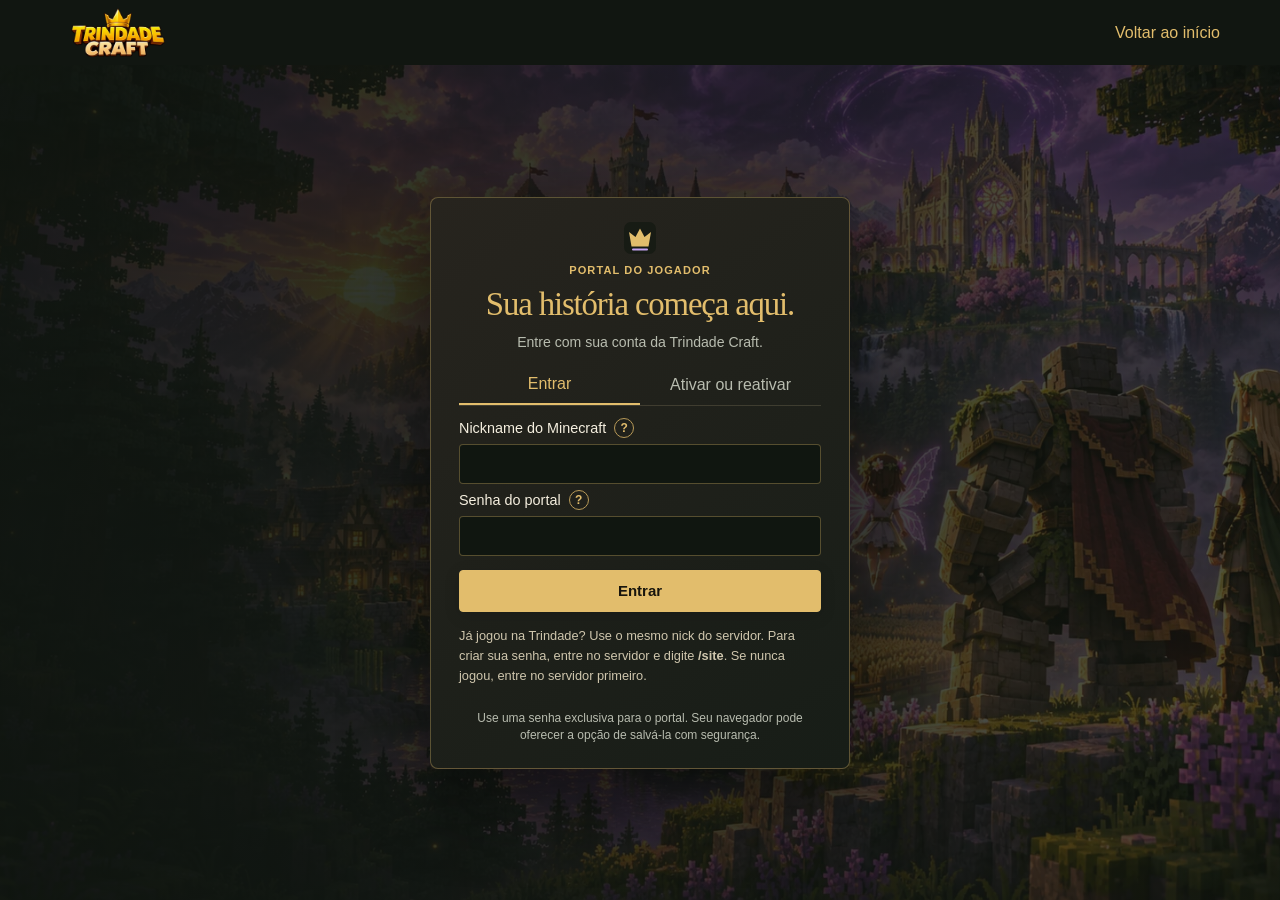
==== commit 734898be: "Fix exclusive help popovers and render Minecraft item sprites" ====
--- a/conta.html
+++ b/conta.html
@@ -1 +1 @@
-<!doctype html><html lang="pt-BR"><head><meta charset="utf-8"><meta name="viewport" content="width=device-width,initial-scale=1"><meta name="referrer" content="no-referrer"><meta http-equiv="Content-Security-Policy" content="default-src 'none'; script-src 'self'; style-src 'self'; img-src 'self'; connect-src https://api.trindadecraft.com.br:25585; base-uri 'none'; form-action 'none'; object-src 'none'"><title>Conta | Trindade Craft</title><link rel="icon" href="assets/coroa.svg"><link rel="stylesheet" href="site.css"><link rel="stylesheet" href="conta.css?v=perfil-2"><script src="conta.js?v=perfil-20261127-1" defer></script></head><body><header class="account-header wrap"><a href="index.html"><img src="assets/logo-trindade.webp" width="152" alt="Trindade Craft"></a><a href="index.html">Voltar ao início</a></header><main class="account-main"><section class="account-card" aria-labelledby="account-title"><img class="account-crown" src="assets/coroa.svg" alt=""><p class="eyebrow">Portal do jogador</p><h1 id="account-title">Sua história começa aqui.</h1><p>Entre com sua conta da Trindade Craft.</p><div id="account-forms" hidden><div class="account-tabs"><button type="button" id="show-login" aria-pressed="true">Entrar</button><button type="button" id="show-activate" aria-pressed="false">Ativar ou reativar</button></div><form id="login"><div class="field-label"><label for="nick">Nickname do Minecraft</label><details class="field-help"><summary aria-label="Ajuda sobre nickname">?</summary><p>Use o nick cadastrado dentro do servidor. Se você nunca entrou na Trindade Craft, o site ainda não conhece sua conta.</p></details></div><input id="nick" autocomplete="username" maxlength="64" required><div class="field-label"><label for="password">Senha do portal</label><details class="field-help"><summary aria-label="Ajuda sobre senha">?</summary><p>Use a senha que você criou dentro do servidor com o comando /site.</p></details></div><input id="password" type="password" autocomplete="current-password" maxlength="128" required><button class="button" type="submit">Entrar</button><p class="login-guide">Já jogou na Trindade? Use o mesmo nick do servidor. Para criar sua senha, entre no servidor e digite <strong>/site</strong>. Se nunca jogou, entre no servidor primeiro.</p></form><form id="activate" hidden><p>Entre no servidor da Trindade Craft e digite /site no chat. Crie sua senha, se ainda não tiver uma, e escolha a opção de gerar PIN. Volte aqui e informe seu nick, sua senha e o código de quatro números. O PIN vale por 5 minutos.</p><label for="activation-nick">Nickname do Minecraft</label><input id="activation-nick" autocomplete="username" maxlength="64" required><label for="activation-pin">PIN de quatro dígitos</label><input id="activation-pin" inputmode="numeric" autocomplete="one-time-code" pattern="[0-9]{4}" minlength="4" maxlength="4" required><label for="activation-password">Senha do portal</label><input id="activation-password" type="password" autocomplete="current-password" minlength="12" maxlength="128" required><button class="button" type="submit">Confirmar PIN</button></form></div><noscript><p>Ative o JavaScript para acessar o portal.</p></noscript><section id="signed-in" hidden><h2>Seu diário de aventuras</h2><p id="identity"></p><p class="portal-verified">Conta autenticada pelo servidor</p><nav id="portal-nav" aria-label="Áreas do portal"></nav><section id="portal-view" aria-live="polite"></section><button id="logout" class="button button-ghost" type="button">Encerrar sessão</button></section><p id="account-status" role="status" aria-live="polite"></p><p class="account-note">Use uma senha exclusiva para o portal. Seu navegador pode oferecer a opção de salvá-la com segurança.</p><div id="portal-loading" hidden role="status" aria-label="Carregando"><span class="portal-spinner"></span></div></section></main></body></html>+<!doctype html><html lang="pt-BR"><head><meta charset="utf-8"><meta name="viewport" content="width=device-width,initial-scale=1"><meta name="referrer" content="no-referrer"><meta http-equiv="Content-Security-Policy" content="default-src 'none'; script-src 'self'; style-src 'self'; img-src 'self' https://project-crafting.github.io; connect-src https://api.trindadecraft.com.br:25585; base-uri 'none'; form-action 'none'; object-src 'none'"><title>Conta | Trindade Craft</title><link rel="icon" href="assets/coroa.svg"><link rel="stylesheet" href="site.css"><link rel="stylesheet" href="conta.css?v=perfil-3"><script src="conta.js?v=perfil-20261127-2" defer></script></head><body><header class="account-header wrap"><a href="index.html"><img src="assets/logo-trindade.webp" width="152" alt="Trindade Craft"></a><a href="index.html">Voltar ao início</a></header><main class="account-main"><section class="account-card" aria-labelledby="account-title"><img class="account-crown" src="assets/coroa.svg" alt=""><p class="eyebrow">Portal do jogador</p><h1 id="account-title">Sua história começa aqui.</h1><p>Entre com sua conta da Trindade Craft.</p><div id="account-forms" hidden><div class="account-tabs"><button type="button" id="show-login" aria-pressed="true">Entrar</button><button type="button" id="show-activate" aria-pressed="false">Ativar ou reativar</button></div><form id="login"><div class="field-label"><label for="nick">Nickname do Minecraft</label><span class="help-anchor"><button type="button" class="help-trigger" aria-label="Ajuda sobre nickname" aria-expanded="false">?</button><span class="help-bubble" role="tooltip" hidden>Use o nick cadastrado dentro do servidor. Se você nunca entrou na Trindade Craft, o site ainda não conhece sua conta.</span></span></div><input id="nick" autocomplete="username" maxlength="64" required><div class="field-label"><label for="password">Senha do portal</label><span class="help-anchor"><button type="button" class="help-trigger" aria-label="Ajuda sobre senha" aria-expanded="false">?</button><span class="help-bubble" role="tooltip" hidden>Use a senha que você criou dentro do servidor com o comando /site.</span></span></div><input id="password" type="password" autocomplete="current-password" maxlength="128" required><button class="button" type="submit">Entrar</button><p class="login-guide">Já jogou na Trindade? Use o mesmo nick do servidor. Para criar sua senha, entre no servidor e digite <strong>/site</strong>. Se nunca jogou, entre no servidor primeiro.</p></form><form id="activate" hidden><p>Entre no servidor da Trindade Craft e digite /site no chat. Crie sua senha, se ainda não tiver uma, e escolha a opção de gerar PIN. Volte aqui e informe seu nick, sua senha e o código de quatro números. O PIN vale por 5 minutos.</p><label for="activation-nick">Nickname do Minecraft</label><input id="activation-nick" autocomplete="username" maxlength="64" required><label for="activation-pin">PIN de quatro dígitos</label><input id="activation-pin" inputmode="numeric" autocomplete="one-time-code" pattern="[0-9]{4}" minlength="4" maxlength="4" required><label for="activation-password">Senha do portal</label><input id="activation-password" type="password" autocomplete="current-password" minlength="12" maxlength="128" required><button class="button" type="submit">Confirmar PIN</button></form></div><noscript><p>Ative o JavaScript para acessar o portal.</p></noscript><section id="signed-in" hidden><h2>Seu diário de aventuras</h2><p id="identity"></p><p class="portal-verified">Conta autenticada pelo servidor</p><nav id="portal-nav" aria-label="Áreas do portal"></nav><section id="portal-view" aria-live="polite"></section><button id="logout" class="button button-ghost" type="button">Encerrar sessão</button></section><p id="account-status" role="status" aria-live="polite"></p><p class="account-note">Use uma senha exclusiva para o portal. Seu navegador pode oferecer a opção de salvá-la com segurança.</p><div id="portal-loading" hidden role="status" aria-label="Carregando"><span class="portal-spinner"></span></div></section></main></body></html>
--- a/conta.css
+++ b/conta.css
@@ -6,3 +6,5 @@
 .inventory-grid{display:grid;grid-template-columns:repeat(auto-fit,minmax(80px,1fr));gap:5px;margin:12px 0}.inventory-slot{min-height:54px;padding:8px;border:1px solid #8b7445;background:#211c17;color:#ead9ae;font-size:.8rem;overflow-wrap:anywhere;display:grid;place-items:center;text-align:center}
 
 .field-label{display:flex;align-items:center;gap:8px}.field-help{position:relative}.field-help summary{list-style:none;cursor:pointer;border:1px solid #b89a58;border-radius:50%;width:21px;height:21px;text-align:center;color:var(--gold);font-weight:bold}.field-help summary::-webkit-details-marker{display:none}.field-help p{display:none;position:absolute;z-index:5;left:0;top:24px;width:min(240px,65vw);padding:12px;background:#20251e;border:1px solid #b89a58;border-radius:6px;box-shadow:0 8px 25px #0009}.field-help[open] p,.field-help:hover p,.field-help:focus-within p{display:block}.login-guide{font-size:.8rem!important;color:#cfc6ad;line-height:1.55;margin-top:8px}.portal-authenticated .account-card>h1,.portal-authenticated .account-card>.account-crown,.portal-authenticated .account-card>.eyebrow,.portal-authenticated .account-card>p:not(#account-status){display:none}.portal-authenticated .account-card{width:min(100%,1100px)}#portal-loading{position:fixed;inset:0;z-index:100;background:#10161099;display:grid;place-items:center}.portal-spinner{width:48px;height:48px;border:4px solid #e2bd6c44;border-top-color:#e2bd6c;border-radius:50%;animation:portal-spin .8s linear infinite}@keyframes portal-spin{to{transform:rotate(360deg)}}@media(prefers-reduced-motion:reduce){.portal-spinner{animation:none}}.character-hero{display:flex;align-items:center;gap:22px;padding:26px;background:linear-gradient(110deg,#172319ed,#332b1cba),url('assets/reino-trindade.webp') center/cover;border:1px solid #b89a5866;border-radius:8px}.character-crest{display:grid;place-items:center;flex:none;width:84px;height:94px;font-size:3rem;color:#f1cf80;background:#121910;border:2px solid #b89a58;border-radius:12px 12px 35px 35px}.character-hero h2{font-size:clamp(1.7rem,4vw,2.8rem);color:var(--gold);margin:4px 0}.character-hero span{font-size:.7rem;letter-spacing:.15em;color:#c5ae78}.character-hero p{margin:0;color:#d5e5c5}.character-stats{display:grid;grid-template-columns:repeat(auto-fit,minmax(115px,1fr));gap:10px;margin:16px 0}.character-stat{display:grid;gap:8px;padding:16px;background:#232a20;border:1px solid #b89a5844;border-radius:6px}.character-stat span{font-size:.8rem;color:#d1bd8d}.character-stat strong{font-size:1.5rem;color:#f4e9c8}.xp-panel{padding:12px;background:#20271d;border-radius:6px}.xp-panel progress{display:block;width:100%;height:14px;accent-color:#9fc45f;margin-top:6px}.character-details{display:grid;grid-template-columns:repeat(auto-fit,minmax(170px,1fr));gap:8px;margin:16px 0}.character-details p{margin:0;padding:10px;background:#20251d;border-left:2px solid #b89a58}.achievement-panel{padding:14px;border:1px solid #b89a5844;margin:14px 0}.achievement-panel summary{cursor:pointer;color:var(--gold)}.inventory-grid{grid-template-columns:repeat(9,minmax(0,1fr))}.inventory-slot{min-height:58px;background:#151b15;border:1px solid #8b744544;border-radius:4px;padding:4px;font-size:.72rem}.inventory-slot.filled{background:#383020;border-color:#b89a58}.account-card input[type=checkbox]{width:18px;min-height:18px;vertical-align:middle;margin-right:8px}#portal-view label{display:block;padding:5px}#portal-view h4{color:var(--gold);margin-top:18px}@media(max-width:600px){.character-hero{padding:14px;gap:12px}.character-crest{width:55px;height:65px;font-size:2rem}.inventory-grid{grid-template-columns:repeat(6,minmax(0,1fr))}#portal-view{padding:12px}.character-stat{padding:10px}}
+
+.help-anchor{position:relative;display:inline-flex;align-items:center}.account-card .help-trigger{display:grid;place-items:center;padding:0;width:20px;height:20px;min-width:20px;min-height:20px;line-height:1;border:1px solid #b89a58;border-radius:50%;background:transparent;color:var(--gold);font: bold 12px/1 sans-serif;cursor:pointer}.help-bubble{position:absolute;z-index:20;top:26px;right:-70px;width:min(245px,70vw);padding:12px;background:#20251e;border:1px solid #b89a58;border-radius:6px;box-shadow:0 6px 20px #0009;font-size:.8rem;line-height:1.5;color:#f1e6ce}.inventory-slot{position:relative;aspect-ratio:1;min-height:0}.inventory-slot img{width:72%;height:72%;object-fit:contain;image-rendering:pixelated}.item-count{position:absolute;bottom:3px;right:5px;font-weight:bold;text-shadow:1px 2px #000;font-size:.9rem}@media(max-width:600px){.inventory-grid{grid-template-columns:repeat(9,minmax(0,1fr));gap:3px}.inventory-slot{padding:2px}.item-count{font-size:.65rem}}
